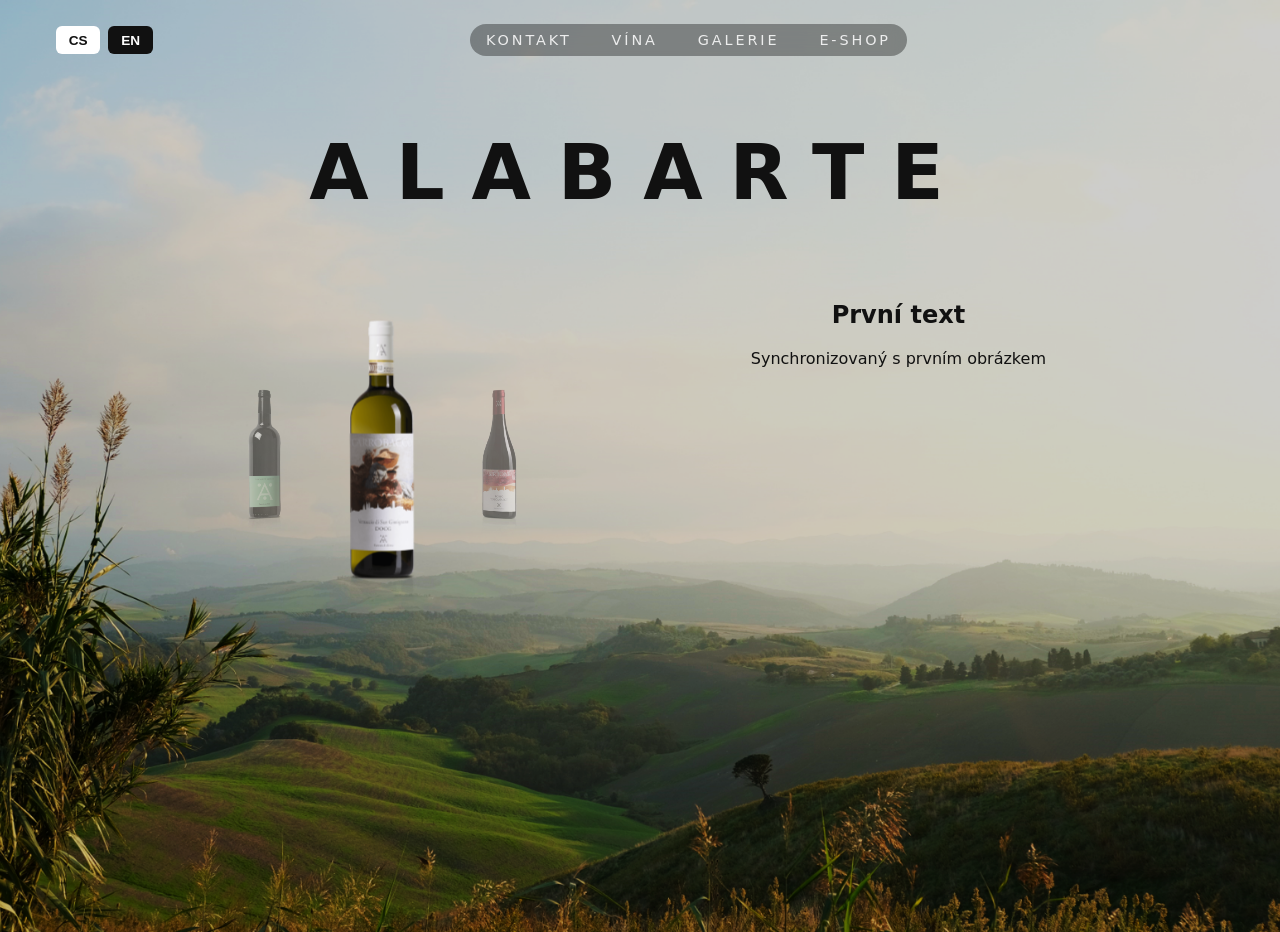
==== index.html @ c5931217 ":D" ====
<!DOCTYPE html>
<html lang="cs">
<head>
    <meta charset="UTF-8" />
    <meta name="viewport" content="width=device-width, initial-scale=1.0" />
    <title>ALABARTE</title>

    <link rel="stylesheet" href="style.css">
    <script src="index.js" defer></script>
</head>
<body>

<section class="hero">
    <div class="hero-overlay">

        <!-- ===== TOP BAR ===== -->
        <div class="hero-top">

            <!-- LANG SWITCHER -->
            <div class="lang-switcher">
                <button type="button" class="lang-btn" data-lang="cs">CS</button>
                <button type="button" class="lang-btn" data-lang="en">EN</button>
            </div>

            <!-- NAV -->
            <nav class="hero-nav" id="heroNav">
                <a href="#kontakt" data-key="kontakt">Kontakt</a>
                <a href="#vina" data-key="vina">Vína</a>
                <a href="#galerie" data-key="galerie">Galerie</a>
                <a href="#eshop" data-key="eshop">E-shop</a>
            </nav>

        </div>

        <!-- ===== TITLE ===== -->
        <h1 class="hero-title" data-key="hero_title">ALABARTE</h1>

        <!-- ===== SLIDES ===== -->
        <div class="hero-slides">

            <!-- IMAGES -->
            <div class="slideshow image-stage">
                <div class="image-slide active">
                    <img src="Images/Vína/víno1.png" alt="">
                </div>
                <div class="image-slide next">
                    <img src="Images/Vína/Víno2.png" alt="">
                </div>
                <div class="image-slide prev">
                    <img src="Images/Vína/Víno%203.png" alt="">
                </div>
            </div>

            <!-- TEXTS -->
            <div class="slideshow text-stage">
                <div class="text-slide active">
                    <h2 data-key="text1_h2">První text</h2>
                    <p data-key="text1_p">Synchronizovaný s prvním obrázkem</p>
                </div>

                <div class="text-slide">
                    <h2 data-key="text2_h2">Druhý text</h2>
                    <p data-key="text2_p">Synchronizovaný s druhým obrázkem</p>
                </div>

                <div class="text-slide">
                    <h2 data-key="text3_h2">Třetí text</h2>
                    <p data-key="text3_p">Synchronizovaný s třetím obrázkem</p>
                </div>
            </div>

        </div>
    </div>
</section>

</body>
</html>
---- style.css ----
/* ===== ZÁKLAD ===== */
body {
    margin: 0;
    font-family: system-ui, -apple-system, BlinkMacSystemFont, "Segoe UI", sans-serif;
    color: #fff;
}

/* ===== HERO ===== */
.hero {
    min-height: 100vh;
    background-image: url("Images/Obrázek1.png");
    background-size: cover;
    background-position: center;
    position: relative;
}

.hero-overlay {
    min-height: 100vh;
    background: rgba(0, 0, 0, 0.15);
    display: flex;
    flex-direction: column;
    align-items: center;
    padding: 1rem 1.5rem;
}

.hero-title {
    font-size: clamp(2.8rem, 6vw, 5rem);
    letter-spacing: 0.35em;
    margin-bottom: 2rem;
    color: #111111;
}

/* ===== SLIDES CONTAINER ===== */
.hero-slides {
    display: flex;
    gap: 3rem;
    max-width: 1250px;
    width: 80%;
}

/* ===== SLIDESHOW ===== */
.slideshow {
    position: relative;
    overflow: hidden;
    flex: 1;
    height: 420px;
    border-radius: 18px;
}

/* ===== IMAGE STAGE COVERFLOW ===== */
.image-stage {
    perspective: 1200px;
    display: flex;
    align-items: center;
    justify-content: center;
}

/* základní slide */
.image-slide {
    position: absolute;
    top: 50%;
    left: 50%;
    transform: translate(-50%, -50%) scale(0.55); /* zmenšené všechny obrázky */
    transition: transform 0.8s ease, opacity 0.8s ease;
    opacity: 0.25;
    z-index: 1;
}

.image-slide img {
    max-width: 100%;
    max-height: 100%;
    width: auto;
    height: auto;
    object-fit: contain;
    border-radius: 12px;
}

/* --- aktivní prostřední slide --- */
.image-slide.active {
    transform: translate(-50%, -50%) scale(0.8); /* stabilní, už se nezvětšuje mezi přechody */
    opacity: 1;
    z-index: 3;
}

/* --- obrázek vlevo --- */
.image-slide.prev {
    transform: translate(-100%, -50%) scale(0.4) rotateY(25deg); /* menší a posunutý */
    opacity: 0.5;
    z-index: 2;
}

/* --- obrázek vpravo --- */
.image-slide.next {
    transform: translate(0%, -50%) scale(0.4) rotateY(-25deg);
    opacity: 0.5;
    z-index: 2;
}


/* ===== TEXT SLIDES ===== */
.text-stage {
    display: flex;
    align-items: center;
    justify-content: center;
    color: #111111;
}

.text-slide {
    position: absolute;
    inset: 0;
    padding: 2rem;
    text-align: center;
    opacity: 0;
    transform: translateY(-40px);
    transition: transform 0.6s ease, opacity 0.6s ease;
}

.text-slide.active {
    opacity: 1;
    transform: translateY(0);
}
.image-slide.active img {
    animation: slowZoom 10s ease-in-out infinite;
}
.text-slide.out {
    opacity: 0;
    transform: translateY(40px);
}
/* ===== HERO NAV ===== */
/* ===== HERO TOP KONTEJNER ===== */
.hero-top {
    display: flex;
    align-items: center;
    justify-content: flex-start; /* levý lang-switcher vlevo */
    width: 100%;
    padding: 0.5rem 2rem;
    box-sizing: border-box;
    position: relative; /* aby lang dropdown mohl přesahovat */
}

/* ===== LANG SWITCHER vlevo ===== */
.lang-switcher {
    display: flex;
    gap: 0.5rem;
}

.lang-btn {
    background: #111;
    color: #fff;
    border: none;
    padding: 0.4rem 0.8rem;
    cursor: pointer;
    border-radius: 6px;
    font-weight: bold;
    font-size: 0.85rem;
    transition: background 0.2s;
}
.lang-btn.active {
    background: #fff;
    color: #111;
}

/* ===== HERO NAV uprostřed ===== */
.hero-nav {
    position: sticky;
    top: 0;
    z-index: 1000;
    display: flex;
    gap: 2.5rem;
    padding: 0.5rem 1rem;

    background: rgba(0, 0, 0, 0.35);
    backdrop-filter: blur(10px);
    border-radius: 999px;

    transition: background 0.3s ease, box-shadow 0.3s ease;

    margin: 0 auto; /* nav uprostřed */
}

.hero-nav a {
    color: #fff;
    text-decoration: none;
    font-size: 0.9rem;
    letter-spacing: 0.2em;
    text-transform: uppercase;
    opacity: 0.85;
    transition: opacity 0.2s ease;
}

.hero-nav a:hover {
    opacity: 1;
}

.hero-nav.scrolled {
    background: rgba(0, 0, 0, 0.75);
    box-shadow: 0 8px 25px rgba(0,0,0,0.4);
    border-radius: 999px;
}

/* ===== RESPONSIVE ===== */
@media (max-width: 768px) {
    .hero-top {
        flex-direction: column;
        align-items: flex-start;
        gap: 0.5rem;
    }

    .hero-nav {
        gap: 1.5rem;
        padding: 0.5rem 1rem;
    }

    .lang-btn {
        font-size: 0.8rem;
        padding: 0.25rem 0.5rem;
    }

    /* HERO SLIDES POD SEBOU */
    .hero-slides {
        display: flex;
        flex-direction: column;
        gap: 1.5rem;
        width: 100%;
        align-items: stretch;

        /* ⬇️ TADY JE KLÍČOVÉ */
        height: auto;           /* nech výšku podle obsahu */
        min-height: 460px;      /* pevná minimální výška pro obrázky + text */
    }

    .slideshow {
        width: 100%;
        height: 260px;           /* obrázky */
        position: relative;
    }

    .image-stage {
        position: relative;
        height: 100%;            /* dědí výšku od .slideshow */
        width: 100%;
    }

    .text-stage {
        position: relative;
        height: 180px;           /* pevná výška pro text */
        width: 100%;
        overflow: hidden;
    }

    /* IMAGE SLIDES */
    .image-slide {
        position: absolute;
        top: 50%;
        left: 50%;
        transform: translate(-50%, -50%) scale(0.45);
    }

    .image-slide.active {
        transform: translate(-50%, -50%) scale(0.6);
    }

    .image-slide.prev {
        transform: translate(-90%, -50%) scale(0.35) rotateY(15deg);
    }

    .image-slide.next {
        transform: translate(-10%, -50%) scale(0.35) rotateY(-15deg);
    }

    /* TEXT SLIDES */
    .text-slide {
        position: absolute;
        inset: 0;
        padding: 1.2rem;
        text-align: center;
    }

    .text-slide h2 {
        font-size: 1.2rem;
    }

    .text-slide p {
        font-size: 0.9rem;
        line-height: 1.4;
    }
}
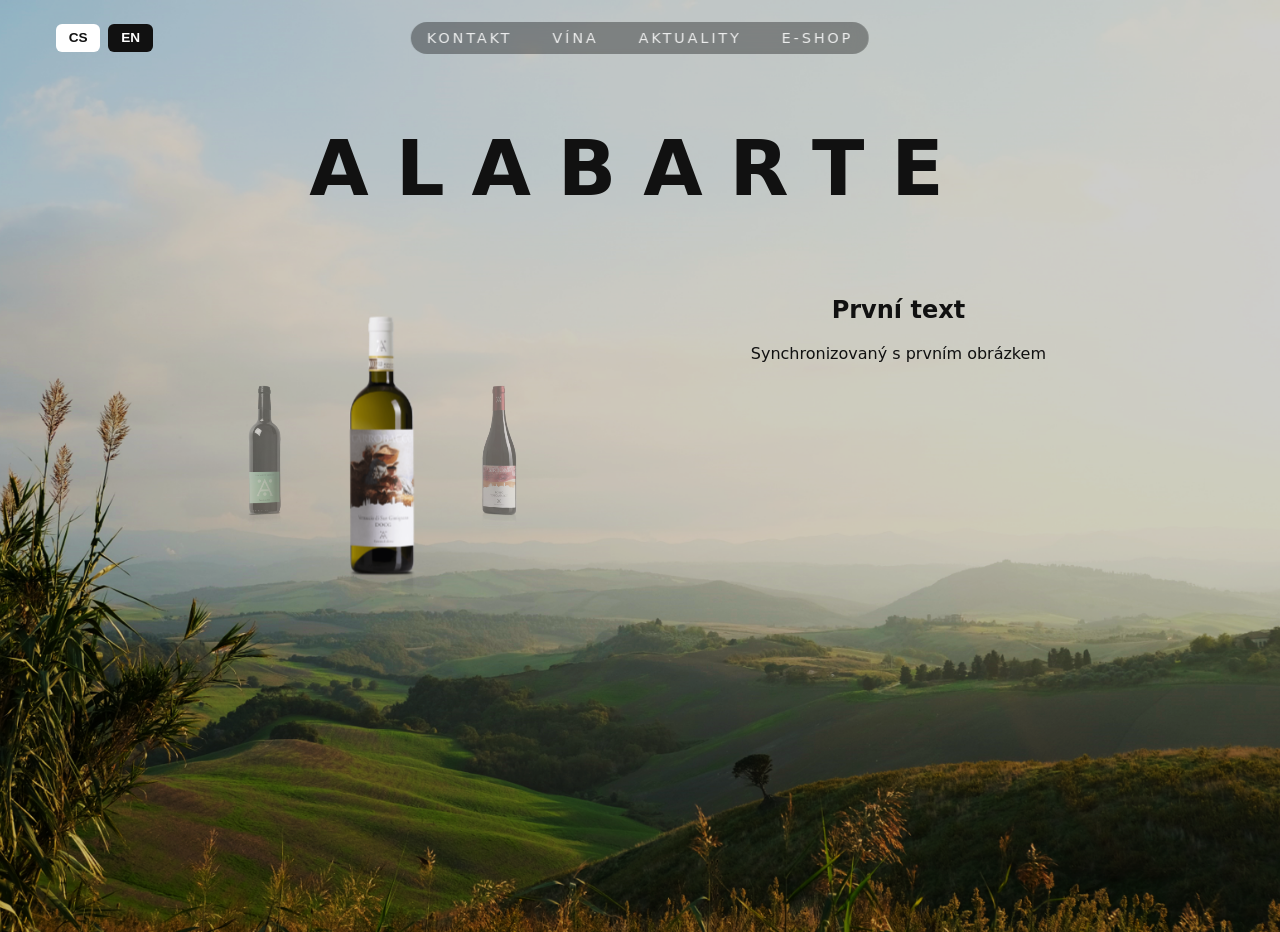
==== commit 7545f031: "plosim funguj (aktuality)" ====
--- a/index.html
+++ b/index.html
@@ -25,8 +25,8 @@
             <!-- NAV -->
             <nav class="hero-nav" id="heroNav">
                 <a href="#kontakt" data-key="kontakt">Kontakt</a>
-                <a href="#vina" data-key="vina">Vína</a>
-                <a href="#galerie" data-key="galerie">Galerie</a>
+                <a href="vina.html" data-key="vina">Vína</a>
+                <a href="aktuality.html" data-key="aktuality">Aktuality</a>
                 <a href="#eshop" data-key="eshop">E-shop</a>
             </nav>
 
--- a/style.css
+++ b/style.css
@@ -131,11 +131,11 @@
 .hero-top {
     display: flex;
     align-items: center;
-    justify-content: flex-start; /* levý lang-switcher vlevo */
+    justify-content: flex-start;
     width: 100%;
     padding: 0.5rem 2rem;
     box-sizing: border-box;
-    position: relative; /* aby lang dropdown mohl přesahovat */
+    position: relative;
 }
 
 /* ===== LANG SWITCHER vlevo ===== */
@@ -162,9 +162,12 @@
 
 /* ===== HERO NAV uprostřed ===== */
 .hero-nav {
-    position: sticky;
-    top: 0;
-    z-index: 1000;
+    position: absolute;
+    left: 50%;
+    transform: translateX(-50%);
+    top: 50%;
+    transform: translate(-50%, -50%);
+
     display: flex;
     gap: 2.5rem;
     padding: 0.5rem 1rem;
@@ -174,9 +177,9 @@
     border-radius: 999px;
 
     transition: background 0.3s ease, box-shadow 0.3s ease;
-
-    margin: 0 auto; /* nav uprostřed */
-}
+    z-index: 1000;
+}
+
 
 .hero-nav a {
     color: #fff;
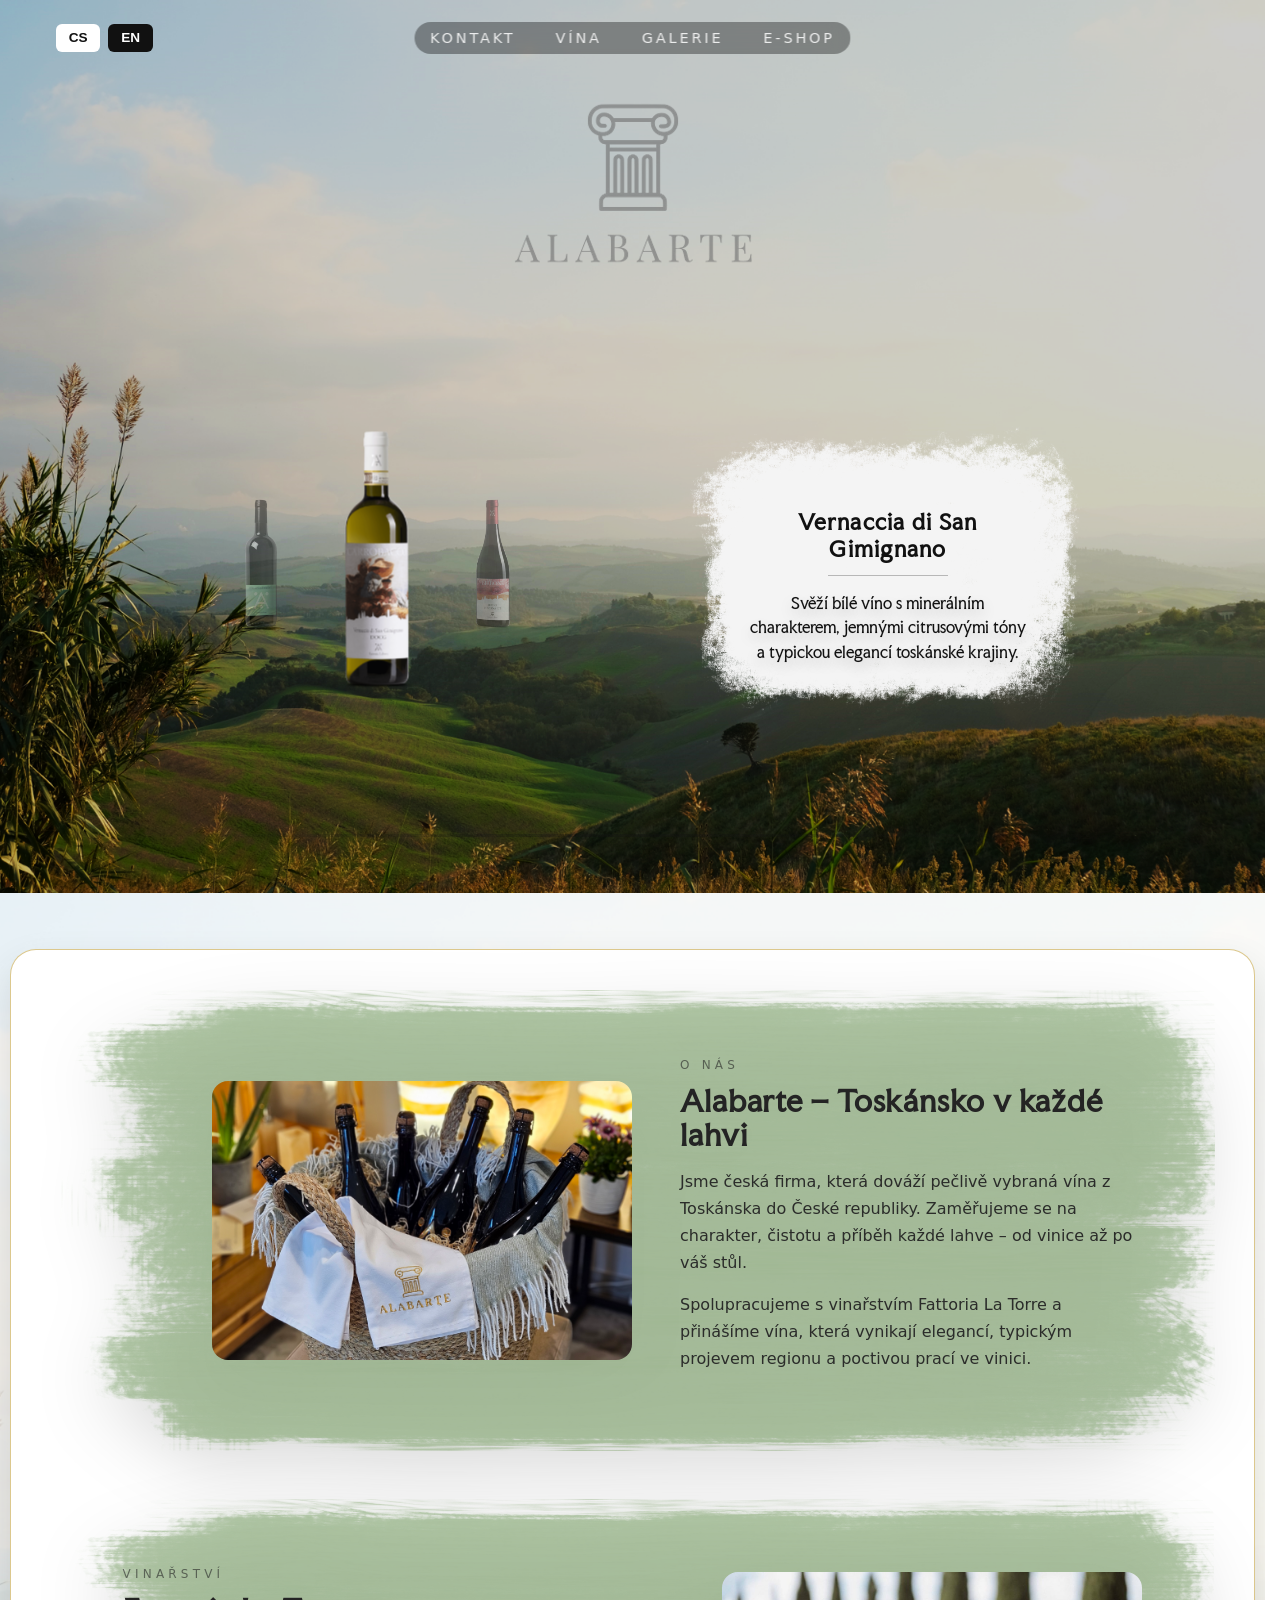
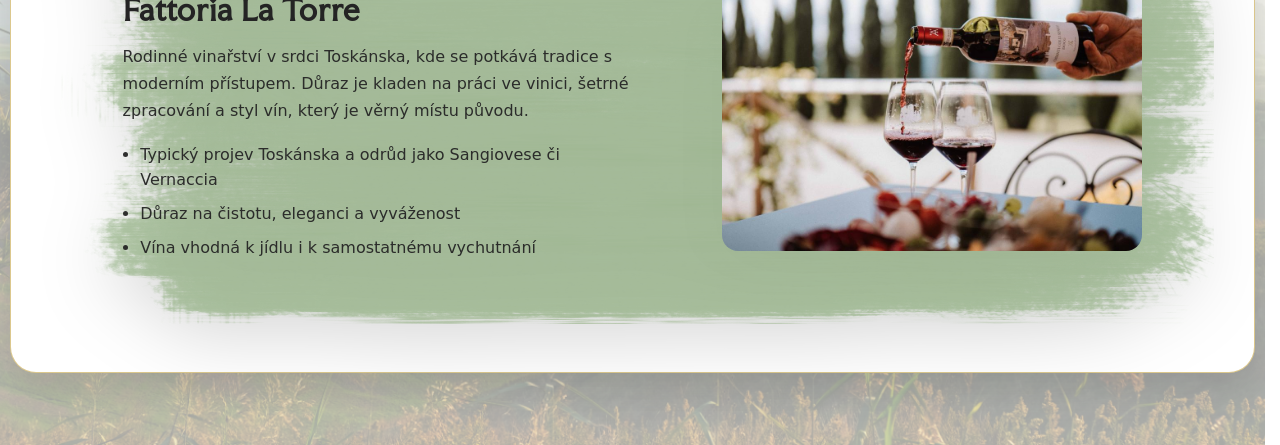
==== commit 94fa8ac2: "fix" ====
--- a/index.html
+++ b/index.html
@@ -5,73 +5,159 @@
     <meta name="viewport" content="width=device-width, initial-scale=1.0" />
     <title>ALABARTE</title>
 
+    <link rel="preconnect" href="https://fonts.googleapis.com">
+    <link rel="preconnect" href="https://fonts.gstatic.com" crossorigin>
+    <link href="https://fonts.googleapis.com/css2?family=Faculty+Glyphic&display=swap" rel="stylesheet">
+
     <link rel="stylesheet" href="style.css">
     <script src="index.js" defer></script>
 </head>
 <body>
 
 <section class="hero">
-    <div class="hero-overlay">
+    <!-- ✅ jen tato část má pozadí -->
+    <div class="hero-bg">
 
-        <!-- ===== TOP BAR ===== -->
-        <div class="hero-top">
+        <div class="hero-overlay">
 
-            <!-- LANG SWITCHER -->
-            <div class="lang-switcher">
-                <button type="button" class="lang-btn" data-lang="cs">CS</button>
-                <button type="button" class="lang-btn" data-lang="en">EN</button>
+            <!-- ===== TOP BAR ===== -->
+            <div class="hero-top">
+
+                <!-- LANG SWITCHER -->
+                <div class="lang-switcher">
+                    <button type="button" class="lang-btn" data-lang="cs">CS</button>
+                    <button type="button" class="lang-btn" data-lang="en">EN</button>
+                </div>
+
+                <!-- NAV -->
+                <nav class="hero-nav" id="heroNav">
+                    <a href="#kontakt" data-key="kontakt">Kontakt</a>
+                    <a href="vina.html" data-key="vina">Vína</a>
+                    <a href="#galerie" data-key="galerie">Galerie</a>
+                    <a href="#eshop" data-key="eshop">E-shop</a>
+                </nav>
+
             </div>
 
-            <!-- NAV -->
-            <nav class="hero-nav" id="heroNav">
-                <a href="#kontakt" data-key="kontakt">Kontakt</a>
-                <a href="vina.html" data-key="vina">Vína</a>
-                <a href="aktuality.html" data-key="aktuality">Aktuality</a>
-                <a href="#eshop" data-key="eshop">E-shop</a>
-            </nav>
+            <!-- ===== HERO HEADER ===== -->
+            <header class="hero-header">
+                <div class="hero-logo">
+                    <a href="index.html">
+                        <img src="Images/Alabarte-logo.webp" alt="Alabarte">
+                    </a>
+                </div>
+            </header>
 
-        </div>
+            <!-- ===== SLIDES ===== -->
+            <div class="hero-slides">
+                <!-- IMAGES (klik -> https://www.alabarte.cz/vino/) -->
+                <a href="https://www.alabarte.cz/vino/" class="slideshow image-stage hero-wine-link" aria-label="Zobrazit vína">
+                    <div class="image-slide active">
+                        <img src="Images/Vína/víno1.png" alt="">
+                    </div>
 
-        <!-- ===== TITLE ===== -->
-        <h1 class="hero-title" data-key="hero_title">ALABARTE</h1>
+                    <div class="image-slide next">
+                        <img src="Images/Vína/Víno2.png" alt="">
+                    </div>
 
-        <!-- ===== SLIDES ===== -->
-        <div class="hero-slides">
+                    <div class="image-slide prev">
+                        <img src="Images/Vína/Víno%203.png" alt="">
+                    </div>
+                </a>
 
-            <!-- IMAGES -->
-            <div class="slideshow image-stage">
-                <div class="image-slide active">
-                    <img src="Images/Vína/víno1.png" alt="">
-                </div>
-                <div class="image-slide next">
-                    <img src="Images/Vína/Víno2.png" alt="">
-                </div>
-                <div class="image-slide prev">
-                    <img src="Images/Vína/Víno%203.png" alt="">
+                <!-- TEXTS -->
+                <div class="slideshow text-stage">
+
+                    <!-- STATICKÉ POZADÍ (NEANIMUJE SE) -->
+                    <div class="text-paper" aria-hidden="true"></div>
+
+                    <div class="text-slide active">
+                        <div class="text-bg">
+                            <h2 data-key="text1_h2">Vernaccia di San Gimignano</h2>
+                            <p data-key="text1_p">
+                                Svěží bílé víno s minerálním charakterem, jemnými citrusovými tóny
+                                a typickou elegancí toskánské krajiny.
+                            </p>
+                        </div>
+                    </div>
+
+                    <div class="text-slide">
+                        <div class="text-bg">
+                            <h2 data-key="text2_h2">Druhý text</h2>
+                            <p data-key="text2_p">Synchronizovaný s druhým obrázkem</p>
+                        </div>
+                    </div>
+
+                    <div class="text-slide">
+                        <div class="text-bg">
+                            <h2 data-key="text3_h2">Třetí text</h2>
+                            <p data-key="text3_p">Synchronizovaný s třetím obrázkem</p>
+                        </div>
+                    </div>
+
                 </div>
             </div>
 
-            <!-- TEXTS -->
-            <div class="slideshow text-stage">
-                <div class="text-slide active">
-                    <h2 data-key="text1_h2">První text</h2>
-                    <p data-key="text1_p">Synchronizovaný s prvním obrázkem</p>
-                </div>
-
-                <div class="text-slide">
-                    <h2 data-key="text2_h2">Druhý text</h2>
-                    <p data-key="text2_p">Synchronizovaný s druhým obrázkem</p>
-                </div>
-
-                <div class="text-slide">
-                    <h2 data-key="text3_h2">Třetí text</h2>
-                    <p data-key="text3_p">Synchronizovaný s třetím obrázkem</p>
-                </div>
-            </div>
+            <!-- ✅ konec pozadí je přesně tady -->
+            <div class="hero-divider"></div>
 
         </div>
     </div>
 </section>
 
+<!-- ✅ odtud už BEZ hero pozadí -->
+<div class="page-content">
+
+    <!-- ✅ NOVĚ: jeden velký box pro obě sekce -->
+    <div class="info-wrapper">
+
+        <!-- O ALABARTE -->
+        <section class="info-section" id="o-nas">
+            <div class="info-inner js-reveal">
+                <div class="info-media">
+                    <img src="Images/o-nas.png" alt="Alabarte – dovoz toskánských vín">
+                </div>
+
+                <div class="info-text">
+                    <div class="brush-card">
+                        <span class="info-eyebrow" data-key="about_eyebrow">O nás</span>
+                        <h2 class="info-title" data-key="about_title">Alabarte – Toskánsko v každé lahvi</h2>
+                        <p class="info-par" data-key="about_p1">
+                            Jsme česká firma, která dováží pečlivě vybraná vína z Toskánska do České republiky.
+                        </p>
+                        <p class="info-par" data-key="about_p2">
+                            Spolupracujeme s vinařstvím Fattoria La Torre a přinášíme vína s typickým projevem regionu.
+                        </p>
+                    </div>
+                </div>
+            </div>
+        </section>
+
+        <!-- FATTORIA LA TORRE -->
+        <section class="info-section info-section--reverse" id="fattoria">
+            <div class="info-inner">
+                <div class="info-media">
+                    <img src="Images/fattoria.jpg" alt="Fattoria La Torre – vinařství v Toskánsku">
+                </div>
+
+                <div class="info-text">
+                    <span class="info-eyebrow" data-key="winery_eyebrow">Vinařství</span>
+                    <h2 class="info-title" data-key="winery_title">Fattoria La Torre</h2>
+                    <p class="info-par" data-key="winery_p1">
+                        Rodinné vinařství v srdci Toskánska, kde se potkává tradice s moderním přístupem...
+                    </p>
+
+                    <ul class="info-list">
+                        <li data-key="winery_li1">Typický projev Toskánska a odrůd jako Sangiovese či Vernaccia</li>
+                        <li data-key="winery_li2">Důraz na čistotu, eleganci a vyváženost</li>
+                        <li data-key="winery_li3">Vína vhodná k jídlu i k samostatnému vychutnání</li>
+                    </ul>
+                </div>
+            </div>
+        </section>
+
+    </div>
+</div>
+
 </body>
-</html>
+</html>
--- a/style.css
+++ b/style.css
@@ -1,33 +1,127 @@
 /* ===== ZÁKLAD ===== */
+html {
+    scrollbar-gutter: stable;
+}
+
 body {
     margin: 0;
     font-family: system-ui, -apple-system, BlinkMacSystemFont, "Segoe UI", sans-serif;
     color: #fff;
 }
 
-/* ===== HERO ===== */
+/* ===== HERO – TEXT (slidy vpravo) ===== */
+.text-bg h2 {
+    font-family: "Faculty Glyphic", serif;
+    font-weight: 600;
+    font-size: 1.3rem;
+    letter-spacing: 0.06em;
+    margin-bottom: 0.6rem;
+}
+
+/* čárka pod nadpisem */
+.text-bg h2::after {
+    content: "";
+    display: block;
+    width: 120px;
+    height: 1px;
+    margin: 0.8rem auto 0;
+    background: rgba(0,0,0,0.25);
+}
+
+.text-bg p {
+    font-family: "Faculty Glyphic", serif;
+    font-weight: 400;
+    font-size: 0.95rem;
+    line-height: 1.6;
+
+    -webkit-text-stroke: 0.35px rgba(0,0,0,0.18);
+    text-shadow: 0 6px 14px rgba(0,0,0,0.22);
+}
+
+.text-bg {
+    padding: 3rem 3.5rem;
+    max-width: 420px;
+    margin: 3.3rem auto 0;
+    text-align: center;
+    color: #111;
+}
+
+/* ===== HERO (pozadí končí u čáry) ===== */
 .hero {
-    min-height: 100vh;
+    position: relative;
+}
+
+/* ✅ pouze tato část má pozadí */
+.hero-bg {
+    position: relative;
+    overflow: hidden;
+
     background-image: url("Images/Obrázek1.png");
     background-size: cover;
     background-position: center;
-    position: relative;
-}
-
+
+    --blend: 0;
+}
+
+/* spodní pozadí jako overlay, který se jen PROLÍNÁ (neposouvá) */
+.hero-bg::after {
+    content: "";
+    position: absolute;
+    inset: 0;
+
+    /* sem dej “spodní” obrázek pozadí */
+    background-image: url("Images/Obrázek1.png"); /* <- změň na svůj spodní bg */
+    background-size: cover;
+    background-position: center;
+
+    opacity: var(--blend);
+    transition: opacity 0.05s linear;
+
+    pointer-events: none;
+    z-index: 0;
+}
+
+/* overlay obsah musí být nad pseudo-elementem */
 .hero-overlay {
-    min-height: 100vh;
+    position: relative;
+    z-index: 1;
+}
+
+/* ✅ bez min-height: 100vh, výška se řídí obsahem */
+.hero-overlay {
+    position: relative;
+    z-index: 1;
+
     background: rgba(0, 0, 0, 0.15);
     display: flex;
     flex-direction: column;
     align-items: center;
-    padding: 1rem 1.5rem;
-}
-
-.hero-title {
-    font-size: clamp(2.8rem, 6vw, 5rem);
-    letter-spacing: 0.35em;
-    margin-bottom: 2rem;
-    color: #111111;
+    padding: 1rem 1.5rem 3.5rem;
+    box-sizing: border-box;
+}
+
+/* ===== HERO HEADER ===== */
+.hero-header {
+    margin: 2.5rem 0 3rem;
+    text-align: center;
+    color: #111;
+}
+
+/* LOGO */
+.hero-logo {
+    margin-bottom: 2.2rem;
+}
+
+.hero-logo img {
+    height: auto;
+    opacity: 0.6;
+    filter: grayscale(100%) brightness(0.55);
+    transition: opacity 0.25s ease, transform 0.25s ease;
+}
+
+.hero-logo a:hover img {
+    opacity: 0.85;
+    transform: translateY(-1px);
 }
 
 /* ===== SLIDES CONTAINER ===== */
@@ -36,6 +130,7 @@
     gap: 3rem;
     max-width: 1250px;
     width: 80%;
+    box-sizing: border-box;
 }
 
 /* ===== SLIDESHOW ===== */
@@ -60,7 +155,7 @@
     position: absolute;
     top: 50%;
     left: 50%;
-    transform: translate(-50%, -50%) scale(0.55); /* zmenšené všechny obrázky */
+    transform: translate(-50%, -50%) scale(0.55);
     transition: transform 0.8s ease, opacity 0.8s ease;
     opacity: 0.25;
     z-index: 1;
@@ -75,59 +170,90 @@
     border-radius: 12px;
 }
 
-/* --- aktivní prostřední slide --- */
+/* aktivní */
 .image-slide.active {
-    transform: translate(-50%, -50%) scale(0.8); /* stabilní, už se nezvětšuje mezi přechody */
+    transform: translate(-50%, -50%) scale(0.8);
     opacity: 1;
     z-index: 3;
 }
 
-/* --- obrázek vlevo --- */
+/* vlevo */
 .image-slide.prev {
-    transform: translate(-100%, -50%) scale(0.4) rotateY(25deg); /* menší a posunutý */
+    transform: translate(-100%, -50%) scale(0.4) rotateY(25deg);
     opacity: 0.5;
     z-index: 2;
 }
 
-/* --- obrázek vpravo --- */
+/* vpravo */
 .image-slide.next {
     transform: translate(0%, -50%) scale(0.4) rotateY(-25deg);
     opacity: 0.5;
     z-index: 2;
 }
 
+.image-slide.active img {
+    animation: slowZoom 10s ease-in-out infinite;
+}
 
 /* ===== TEXT SLIDES ===== */
 .text-stage {
+    position: relative;
     display: flex;
     align-items: center;
     justify-content: center;
     color: #111111;
 }
 
+/* ===== STATICKÉ POZADÍ (NEANIMUJE SE) ===== */
+.text-paper {
+    position: absolute;
+    inset: 0;
+    z-index: 0;
+    pointer-events: none;
+
+    display: flex;
+    align-items: center;
+    justify-content: flex-end;
+    padding: 2rem;
+
+    background: transparent;
+}
+
+.text-paper::before {
+    content: "";
+    width: min(560px, 100%);
+    height: min(320px, 100%);
+    background-image: url("Images/background-text.png");
+    background-repeat: no-repeat;
+    background-position: center;
+    background-size: 100% 100%;
+}
+
+/* samotný textový slide */
 .text-slide {
     position: absolute;
     inset: 0;
     padding: 2rem;
     text-align: center;
+
     opacity: 0;
     transform: translateY(-40px);
     transition: transform 0.6s ease, opacity 0.6s ease;
+
+    z-index: 1;
 }
 
 .text-slide.active {
     opacity: 1;
     transform: translateY(0);
 }
-.image-slide.active img {
-    animation: slowZoom 10s ease-in-out infinite;
-}
+
 .text-slide.out {
     opacity: 0;
-    transform: translateY(40px);
-}
+    transform: translateY(-40px);
+}
+
 /* ===== HERO NAV ===== */
-/* ===== HERO TOP KONTEJNER ===== */
 .hero-top {
     display: flex;
     align-items: center;
@@ -138,7 +264,7 @@
     position: relative;
 }
 
-/* ===== LANG SWITCHER vlevo ===== */
+/* LANG SWITCHER vlevo */
 .lang-switcher {
     display: flex;
     gap: 0.5rem;
@@ -155,16 +281,16 @@
     font-size: 0.85rem;
     transition: background 0.2s;
 }
+
 .lang-btn.active {
     background: #fff;
     color: #111;
 }
 
-/* ===== HERO NAV uprostřed ===== */
+/* NAV uprostřed */
 .hero-nav {
     position: absolute;
     left: 50%;
-    transform: translateX(-50%);
     top: 50%;
     transform: translate(-50%, -50%);
 
@@ -179,7 +305,6 @@
     transition: background 0.3s ease, box-shadow 0.3s ease;
     z-index: 1000;
 }
-
 
 .hero-nav a {
     color: #fff;
@@ -198,10 +323,217 @@
 .hero-nav.scrolled {
     background: rgba(0, 0, 0, 0.75);
     box-shadow: 0 8px 25px rgba(0,0,0,0.4);
-    border-radius: 999px;
+}
+
+/* ===== HERO DIVIDER ===== */
+.hero-divider {
+    width: 85%;
+    height: 3px;
+    margin: 3.5rem auto 0;
+    background: linear-gradient(
+            to right,
+            transparent,
+            rgba(17, 17, 17, 0.35),
+            transparent
+    );
+}
+
+/* ===== CONTENT BELOW HERO ===== */
+.page-content {
+    width: 100%;
+    padding: 3.5rem 0 4.5rem;
+    box-sizing: border-box;
+
+    /* ✅ background za bílým boxem */
+    background-image: url("Images/Obrázek1.png");
+    background-size: cover;
+    background-position: center;
+    background-repeat: no-repeat;
+
+    position: relative;
+    overflow: hidden;
+}
+
+/* ✅ jemný „závoj“, aby background nebyl moc rušivý */
+.page-content::before {
+    content: "";
+    position: absolute;
+    inset: 0;
+    background: rgba(255, 255, 255, 0.65);
+    pointer-events: none;
+    z-index: 0;
+}
+
+/* aby byl box NAD backgroundem */
+.page-content > * {
+    position: relative;
+    z-index: 1;
+}
+
+/* ✅ jeden velký bílý box + zlatý okraj */
+.info-wrapper {
+    width: min(1300px, 92%);
+    margin: 0 auto;
+
+    background: #ffffff;
+    border-radius: 26px;
+    border: 1px solid rgba(191, 155, 48, 0.55);
+
+    box-shadow:
+            0 18px 40px rgba(0, 0, 0, 0.12),
+            inset 0 0 0 1px rgba(255, 255, 255, 0.6);
+
+    padding: 2.5rem 2.5rem 3rem;
+}
+
+/* ===== INFO SECTIONS ===== */
+.info-section {
+    width: 100%;
+    margin: 0 0 3rem;
+}
+
+.info-wrapper .info-section:last-child {
+    margin-bottom: 0;
+}
+
+.info-inner {
+    position: relative;
+    display: grid;
+    grid-template-columns: 1.1fr 1fr;
+    gap: 3rem;
+    padding: 4rem 4.5rem;
+    align-items: stretch;
+
+    overflow: hidden;
+    border-radius: 18px;
+    filter: drop-shadow(0 20px 36px rgba(0,0,0,0.22));
+}
+
+/* PRŮHLEDNÉ POZADÍ (jen asset) */
+.info-inner::before {
+    content: "";
+    position: absolute;
+    inset: 0;
+
+    background: url("Images/bgtest4.png") no-repeat center;
+    background-size: 100% 100%;
+
+    opacity: 0.72;
+    z-index: 0;
+}
+
+/* aby obsah byl NAD pozadím */
+.info-inner > * {
+    position: relative;
+    z-index: 1;
+}
+
+/* reverse sekce */
+.info-section--reverse .info-media {
+    order: 2;
+}
+
+.brush-card {
+    display: contents;
+}
+
+/* obrázek v kartě */
+.info-media {
+    border-radius: 16px;
+    overflow: hidden;
+    background: transparent;
+    display: flex;
+    align-items: center;
+    justify-content: flex-end;
+}
+
+.info-media img {
+    width: 100%;
+    max-width: 420px;
+    height: auto;
+    max-height: 420px;
+    object-fit: cover;
+    display: block;
+    border-radius: 16px;
+}
+
+/* text v kartě */
+.info-text {
+    color: #242424;
+}
+
+.info-eyebrow {
+    display: inline-block;
+    font-size: 0.75rem;
+    letter-spacing: 0.35em;
+    text-transform: uppercase;
+    opacity: 0.6;
+    margin-bottom: 0.75rem;
+}
+
+.info-title {
+    margin: 0 0 1rem;
+    font-family: "Faculty Glyphic", serif;
+    letter-spacing: 0.03em;
+    font-weight: 600;
+    font-size: clamp(1.6rem, 2.3vw, 2.1rem);
+    line-height: 1.15;
+}
+
+.info-par {
+    margin: 0 0 0.9rem;
+    font-size: 1rem;
+    line-height: 1.7;
+    opacity: 0.95;
+}
+
+.info-list {
+    margin: 1.1rem 0 0;
+    padding-left: 1.1rem;
+    display: grid;
+    gap: 0.5rem;
+    line-height: 1.6;
+    opacity: 0.95;
+}
+
+/* ===== REVEAL ANIMACE – O nás (vyjede nahoru při načtení) ===== */
+.js-reveal {
+    opacity: 0;
+    transform: translateY(60px);
+    transition: opacity 0.8s ease, transform 0.8s ease;
+    will-change: opacity, transform;
+}
+
+.js-reveal.is-visible {
+    opacity: 1;
+    transform: translateY(0);
 }
 
 /* ===== RESPONSIVE ===== */
+@media (max-width: 920px) {
+    .info-wrapper {
+        padding: 1.6rem 1.2rem 2rem;
+        border-radius: 22px;
+    }
+
+    .info-inner {
+        grid-template-columns: 1fr;
+        padding: 2.2rem 1.8rem;
+    }
+
+    .info-inner::before {
+        background-size: 100% 100%;
+    }
+
+    .info-section--reverse .info-media {
+        order: 0;
+    }
+
+    .info-media img {
+        max-height: 320px;
+    }
+}
+
 @media (max-width: 768px) {
     .hero-top {
         flex-direction: column;
@@ -226,29 +558,37 @@
         gap: 1.5rem;
         width: 100%;
         align-items: stretch;
-
-        /* ⬇️ TADY JE KLÍČOVÉ */
-        height: auto;           /* nech výšku podle obsahu */
-        min-height: 460px;      /* pevná minimální výška pro obrázky + text */
+        height: auto;
+        min-height: 460px;
     }
 
     .slideshow {
         width: 100%;
-        height: 260px;           /* obrázky */
+        height: 260px;
         position: relative;
     }
 
     .image-stage {
         position: relative;
-        height: 100%;            /* dědí výšku od .slideshow */
+        height: 100%;
         width: 100%;
     }
 
     .text-stage {
         position: relative;
-        height: 180px;           /* pevná výška pro text */
+        height: 180px;
         width: 100%;
         overflow: hidden;
+    }
+
+    .text-paper {
+        padding: 1.2rem;
+        justify-content: center;
+    }
+
+    .text-paper::before {
+        width: min(520px, 100%);
+        height: min(180px, 100%);
     }
 
     /* IMAGE SLIDES */
@@ -279,6 +619,12 @@
         text-align: center;
     }
 
+    .text-bg {
+        padding: 1.6rem 1.4rem;
+        margin: 0 auto;
+        max-width: 520px;
+    }
+
     .text-slide h2 {
         font-size: 1.2rem;
     }
@@ -289,6 +635,8 @@
     }
 }
 
-
-
-
+/* ===== ANIMACE ===== */
+@keyframes slowZoom {
+    from { transform: scale(1); }
+    to   { transform: scale(1.08); }
+}
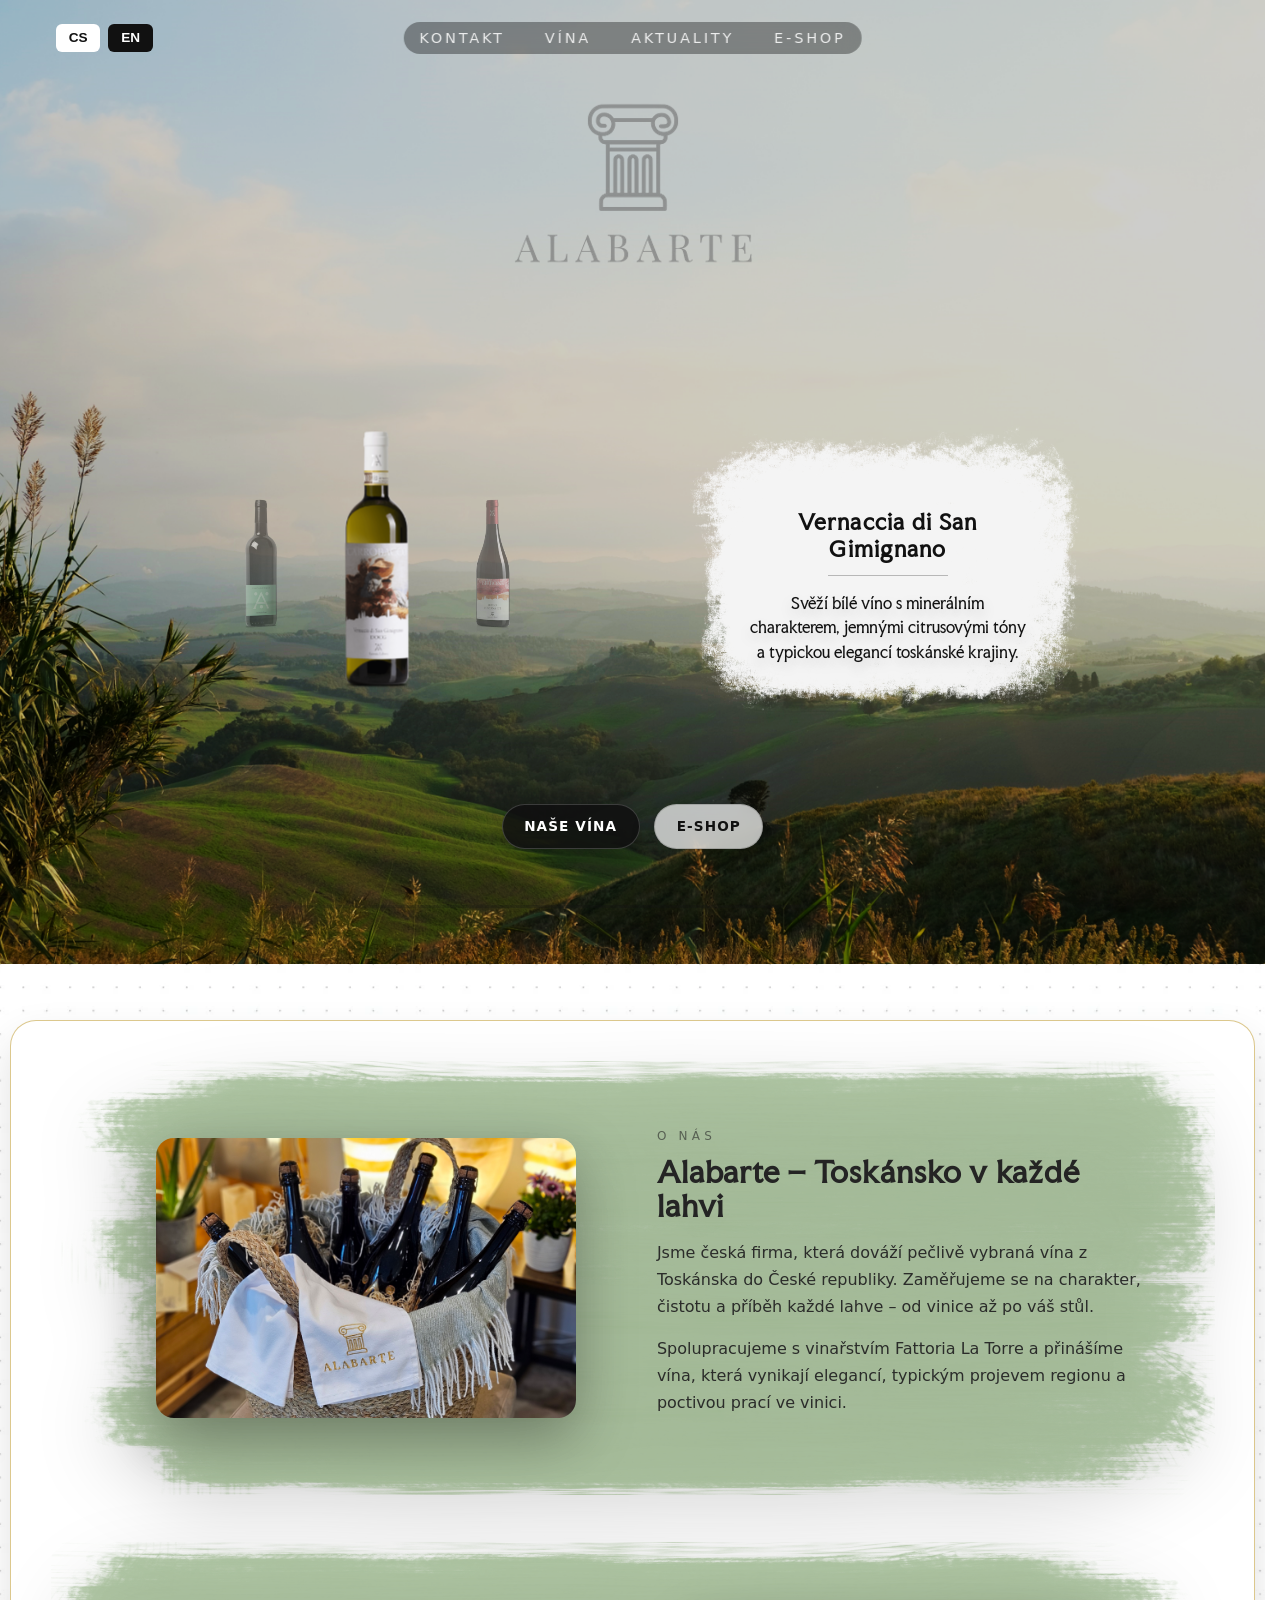
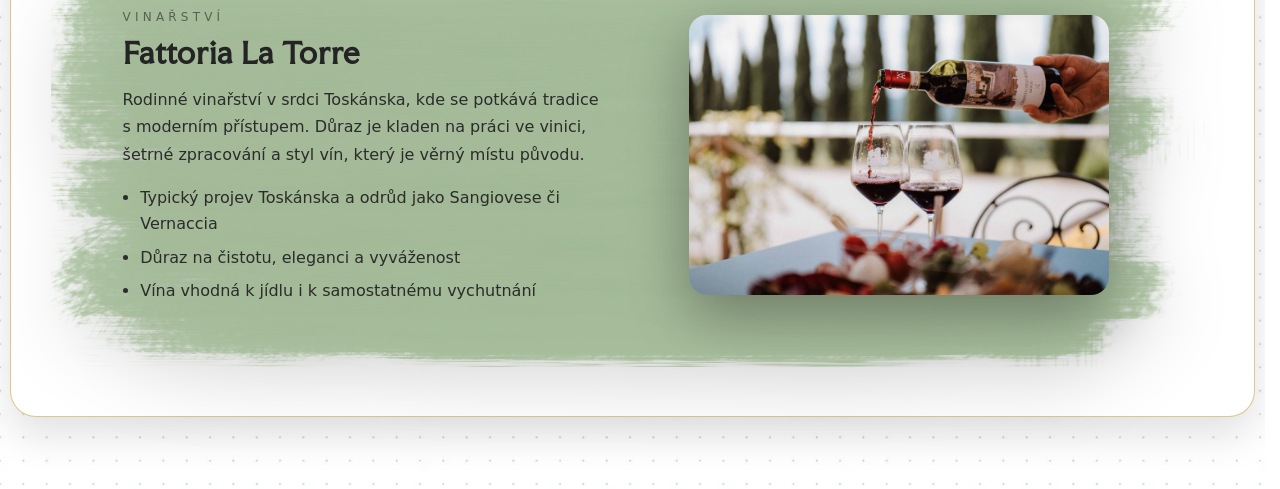
==== commit c94e2a2e: "fix" ====
--- a/index.html
+++ b/index.html
@@ -33,8 +33,8 @@
                 <nav class="hero-nav" id="heroNav">
                     <a href="#kontakt" data-key="kontakt">Kontakt</a>
                     <a href="vina.html" data-key="vina">Vína</a>
-                    <a href="#galerie" data-key="galerie">Galerie</a>
-                    <a href="#eshop" data-key="eshop">E-shop</a>
+                    <a href="aktuality.html" data-key="aktuality">Galerie</a>
+                    <a href="https://www.alabarte.cz/vino/" data-key="eshop">E-shop</a>
                 </nav>
 
             </div>
@@ -97,7 +97,13 @@
 
                 </div>
             </div>
-
+            <!-- ===== CTA BUTTONS (pod slideshow) ===== -->
+            <div class="hero-cta">
+                <a class="cta-btn cta-btn--primary" href="vina.html">Naše vína</a>
+                <a class="cta-btn cta-btn--ghost" href="https://www.alabarte.cz/vino/" target="_blank" rel="noopener">
+                    E-shop
+                </a>
+            </div>
             <!-- ✅ konec pozadí je přesně tady -->
             <div class="hero-divider"></div>
 
--- a/style.css
+++ b/style.css
@@ -344,22 +344,23 @@
     padding: 3.5rem 0 4.5rem;
     box-sizing: border-box;
 
-    /* ✅ background za bílým boxem */
-    background-image: url("Images/Obrázek1.png");
-    background-size: cover;
-    background-position: center;
-    background-repeat: no-repeat;
+    /* ✅ dot-grid pozadí */
+    background-color: #fff;
+    background-image: url("Images/dot-grid.webp");
+    background-repeat: repeat;
+    background-size: 420px 420px; /* můžeš zvětšit/zmenšit hustotu */
+    background-position: top left;
 
     position: relative;
     overflow: hidden;
 }
 
-/* ✅ jemný „závoj“, aby background nebyl moc rušivý */
+/* ✅ závoj jen velmi jemný (nebo klidně 0) */
 .page-content::before {
     content: "";
     position: absolute;
     inset: 0;
-    background: rgba(255, 255, 255, 0.65);
+    background: rgba(255, 255, 255, 0.15); /* dej 0.00–0.20 podle chuti */
     pointer-events: none;
     z-index: 0;
 }
@@ -368,6 +369,59 @@
 .page-content > * {
     position: relative;
     z-index: 1;
+}
+
+/* ===== HERO CTA (tlačítka pod slideshow) ===== */
+.hero-cta {
+    margin-top: 1.6rem;
+    display: flex;
+    gap: 0.9rem;
+    justify-content: center;
+    align-items: center;
+    flex-wrap: wrap;
+}
+
+.cta-btn {
+    display: inline-flex;
+    align-items: center;
+    justify-content: center;
+    padding: 0.85rem 1.35rem;
+    border-radius: 999px;
+    text-decoration: none;
+    font-weight: 700;
+    letter-spacing: 0.08em;
+    text-transform: uppercase;
+    font-size: 0.85rem;
+    transition: transform 0.18s ease, box-shadow 0.18s ease, background 0.18s ease, color 0.18s ease;
+    user-select: none;
+    white-space: nowrap;
+}
+
+.cta-btn--primary {
+    background: rgba(17, 17, 17, 0.88);
+    color: #fff;
+    border: 1px solid rgba(255, 255, 255, 0.18);
+    box-shadow: 0 12px 28px rgba(0,0,0,0.22);
+}
+
+.cta-btn--ghost {
+    background: rgba(255, 255, 255, 0.70);
+    color: #111;
+    border: 1px solid rgba(17, 17, 17, 0.16);
+    box-shadow: 0 12px 28px rgba(0,0,0,0.14);
+    backdrop-filter: blur(8px);
+}
+
+.cta-btn:hover {
+    transform: translateY(-1px);
+}
+
+.cta-btn--primary:hover {
+    background: rgba(17, 17, 17, 0.96);
+}
+
+.cta-btn--ghost:hover {
+    background: rgba(255, 255, 255, 0.86);
 }
 
 /* ✅ jeden velký bílý box + zlatý okraj */
@@ -399,16 +453,19 @@
 .info-inner {
     position: relative;
     display: grid;
-    grid-template-columns: 1.1fr 1fr;
+    grid-template-columns: 1fr 1fr;
     gap: 3rem;
+
+    max-width: 1100px;          /* 🔹 klíčové */
+    margin: 0 auto;             /* 🔹 vystředění celé sekce */
+
     padding: 4rem 4.5rem;
-    align-items: stretch;
+    align-items: center;
 
     overflow: hidden;
     border-radius: 18px;
     filter: drop-shadow(0 20px 36px rgba(0,0,0,0.22));
 }
-
 /* PRŮHLEDNÉ POZADÍ (jen asset) */
 .info-inner::before {
     content: "";
@@ -421,7 +478,9 @@
     opacity: 0.72;
     z-index: 0;
 }
-
+#fattoria .info-inner::before {
+    transform: scaleX(-1);
+}
 /* aby obsah byl NAD pozadím */
 .info-inner > * {
     position: relative;
@@ -437,24 +496,29 @@
     display: contents;
 }
 
-/* obrázek v kartě */
-.info-media {
-    border-radius: 16px;
-    overflow: hidden;
+/* wrapper jen drží obrázek, NESMÍ ořezávat stín */
+.info-media{
+    display: flex;
+    align-items: center;
+    justify-content: center;
+
     background: transparent;
-    display: flex;
-    align-items: center;
-    justify-content: flex-end;
-}
-
-.info-media img {
+    overflow: visible;      /* ✅ klíčové – stín nebude useknutý */
+    border-radius: 0;       /* radius řeší obrázek */
+    position: relative;     /* nevadí, ale je to OK */
+}
+
+/* samotný obrázek: radius + shadow */
+.info-media img{
     width: 100%;
     max-width: 420px;
     height: auto;
     max-height: 420px;
     object-fit: cover;
     display: block;
-    border-radius: 16px;
+
+    border-radius: 18px;    /* ✅ zaoblení */
+    box-shadow: 0 20px 60px rgba(0,0,0,0.32); /* ✅ stín */
 }
 
 /* text v kartě */
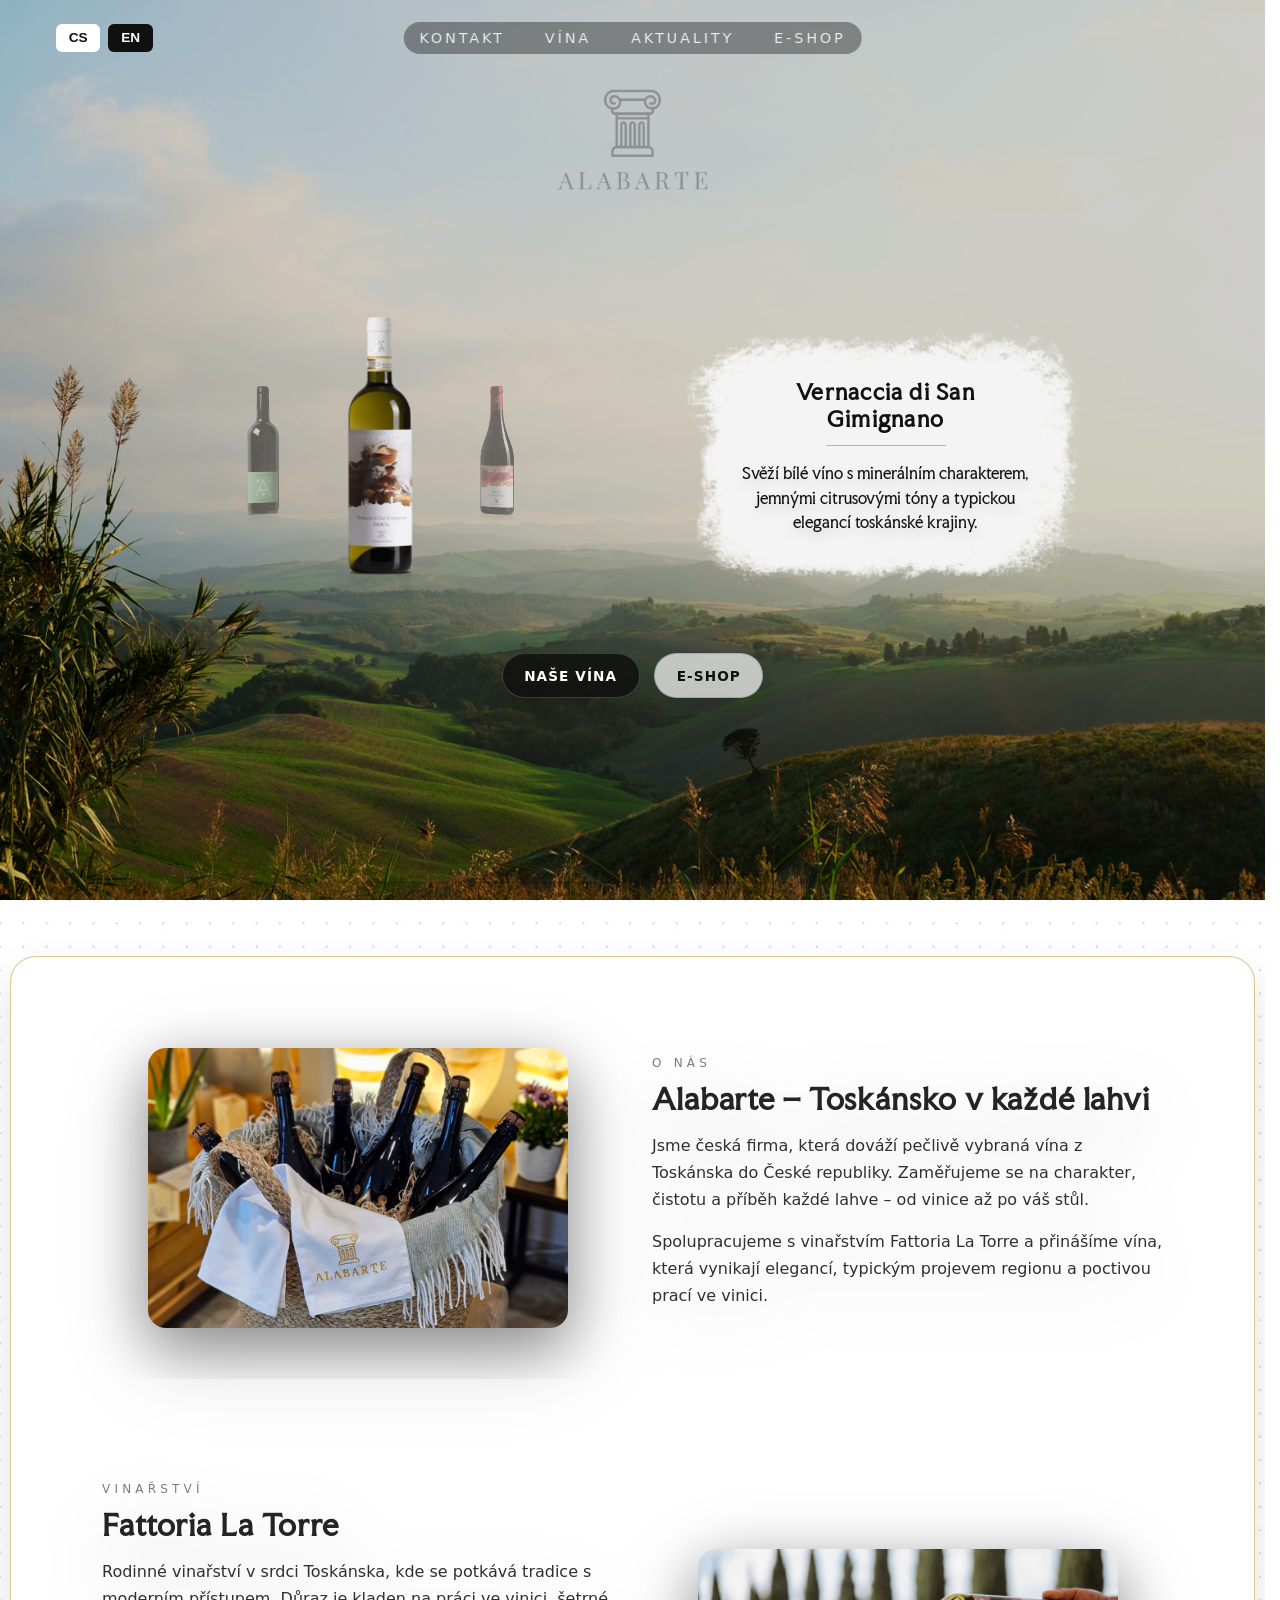
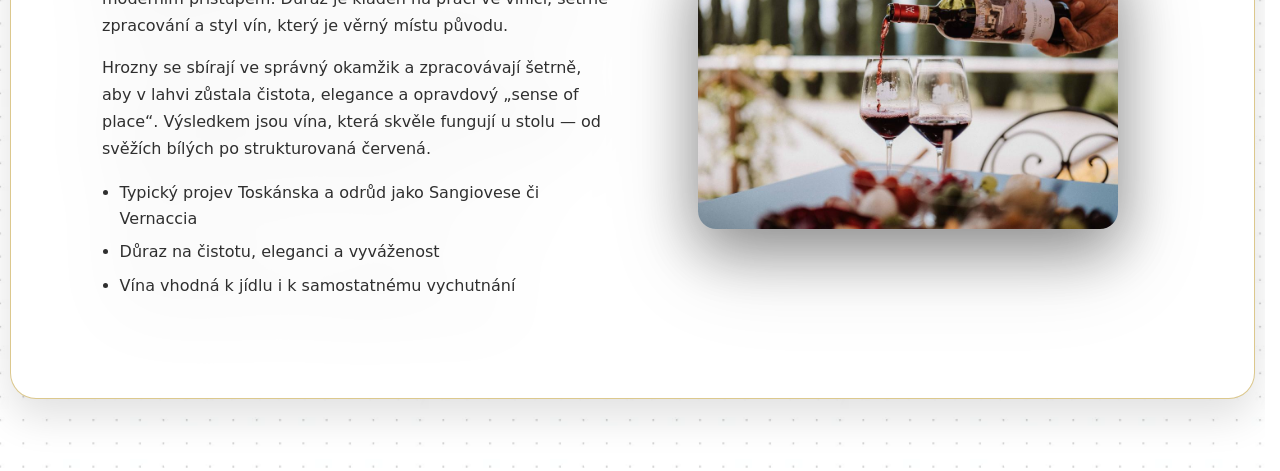
==== commit a29e91c5: "hlavní stránka" ====
--- a/index.html
+++ b/index.html
@@ -32,7 +32,7 @@
                 <!-- NAV -->
                 <nav class="hero-nav" id="heroNav">
                     <a href="#kontakt" data-key="kontakt">Kontakt</a>
-                    <a href="vina.html" data-key="vina">Vína</a>
+                    <a href="vina.html" data-key="vína">Vína</a>
                     <a href="aktuality.html" data-key="aktuality">Galerie</a>
                     <a href="https://www.alabarte.cz/vino/" data-key="eshop">E-shop</a>
                 </nav>
@@ -48,63 +48,70 @@
                 </div>
             </header>
 
-            <!-- ===== SLIDES ===== -->
-            <div class="hero-slides">
-                <!-- IMAGES (klik -> https://www.alabarte.cz/vino/) -->
-                <a href="https://www.alabarte.cz/vino/" class="slideshow image-stage hero-wine-link" aria-label="Zobrazit vína">
-                    <div class="image-slide active">
-                        <img src="Images/Vína/víno1.png" alt="">
+            <!-- ✅ WRAPPER pro vše, co se může zmenšovat/scrollovat -->
+            <div class="hero-content">
+
+                <!-- ===== SLIDES ===== -->
+                <div class="hero-slides">
+                    <!-- IMAGES (klik -> https://www.alabarte.cz/vino/) -->
+                    <a href="https://www.alabarte.cz/vino/" class="slideshow image-stage hero-wine-link" aria-label="Zobrazit vína">
+                        <div class="image-slide active">
+                            <img src="Images/Vína/víno1.png" alt="">
+                        </div>
+
+                        <div class="image-slide next">
+                            <img src="Images/Vína/Víno2.png" alt="">
+                        </div>
+
+                        <div class="image-slide prev">
+                            <img src="Images/Vína/Víno%203.png" alt="">
+                        </div>
+                    </a>
+
+                    <!-- TEXTS -->
+                    <div class="slideshow text-stage">
+
+                        <!-- STATICKÉ POZADÍ (NEANIMUJE SE) -->
+                        <div class="text-paper" aria-hidden="true"></div>
+
+                        <div class="text-slide active">
+                            <div class="text-bg">
+                                <h2 data-key="text1_h2">Vernaccia di San Gimignano</h2>
+                                <p data-key="text1_p">
+                                    Svěží bílé víno s minerálním charakterem, jemnými citrusovými tóny
+                                    a typickou elegancí toskánské krajiny.
+                                </p>
+                            </div>
+                        </div>
+
+                        <div class="text-slide">
+                            <div class="text-bg">
+                                <h2 data-key="text2_h2">Druhý text</h2>
+                                <p data-key="text2_p">Synchronizovaný s druhým obrázkem</p>
+                            </div>
+                        </div>
+
+                        <div class="text-slide">
+                            <div class="text-bg">
+                                <h2 data-key="text3_h2">Třetí text</h2>
+                                <p data-key="text3_p">Synchronizovaný s třetím obrázkem</p>
+                            </div>
+                        </div>
+
                     </div>
+                </div>
 
-                    <div class="image-slide next">
-                        <img src="Images/Vína/Víno2.png" alt="">
-                    </div>
+                <!-- ===== CTA BUTTONS (pod slideshow) ===== -->
+                <div class="hero-cta">
+                    <a class="cta-btn cta-btn--primary" href="vina.html">Naše vína</a>
+                    <a class="cta-btn cta-btn--ghost" href="https://www.alabarte.cz/vino/" target="_blank" rel="noopener">
+                        E-shop
+                    </a>
+                </div>
 
-                    <div class="image-slide prev">
-                        <img src="Images/Vína/Víno%203.png" alt="">
-                    </div>
-                </a>
+            </div>
 
-                <!-- TEXTS -->
-                <div class="slideshow text-stage">
-
-                    <!-- STATICKÉ POZADÍ (NEANIMUJE SE) -->
-                    <div class="text-paper" aria-hidden="true"></div>
-
-                    <div class="text-slide active">
-                        <div class="text-bg">
-                            <h2 data-key="text1_h2">Vernaccia di San Gimignano</h2>
-                            <p data-key="text1_p">
-                                Svěží bílé víno s minerálním charakterem, jemnými citrusovými tóny
-                                a typickou elegancí toskánské krajiny.
-                            </p>
-                        </div>
-                    </div>
-
-                    <div class="text-slide">
-                        <div class="text-bg">
-                            <h2 data-key="text2_h2">Druhý text</h2>
-                            <p data-key="text2_p">Synchronizovaný s druhým obrázkem</p>
-                        </div>
-                    </div>
-
-                    <div class="text-slide">
-                        <div class="text-bg">
-                            <h2 data-key="text3_h2">Třetí text</h2>
-                            <p data-key="text3_p">Synchronizovaný s třetím obrázkem</p>
-                        </div>
-                    </div>
-
-                </div>
-            </div>
-            <!-- ===== CTA BUTTONS (pod slideshow) ===== -->
-            <div class="hero-cta">
-                <a class="cta-btn cta-btn--primary" href="vina.html">Naše vína</a>
-                <a class="cta-btn cta-btn--ghost" href="https://www.alabarte.cz/vino/" target="_blank" rel="noopener">
-                    E-shop
-                </a>
-            </div>
-            <!-- ✅ konec pozadí je přesně tady -->
+            <!-- ✅ divider mimo hero-content, aby byl vždy dole -->
             <div class="hero-divider"></div>
 
         </div>
@@ -138,30 +145,38 @@
                 </div>
             </div>
         </section>
+        <!-- VINAŘSTVÍ -->
+        <section class="winery-section" id="vinarstvi">
+            <div class="winery-inner js-reveal-winery">
+                <div class="winery-text">
+                    <div class="winery-card">
+                        <span class="winery-eyebrow" data-key="winery_eyebrow">Vinařství</span>
+                        <h2 class="winery-title" data-key="winery_title">Fattoria La Torre</h2>
 
-        <!-- FATTORIA LA TORRE -->
-        <section class="info-section info-section--reverse" id="fattoria">
-            <div class="info-inner">
-                <div class="info-media">
-                    <img src="Images/fattoria.jpg" alt="Fattoria La Torre – vinařství v Toskánsku">
+                        <p class="winery-par" data-key="winery_p1">
+                            V srdci Toskánska, mezi kopci a kamennými cestami, vznikají vína s typickým charakterem regionu.
+                            Fattoria La Torre staví na trpělivé práci ve vinici a respektu k půdě i ročníku.
+                        </p>
+
+                        <p class="winery-par" data-key="winery_p2">
+                            Hrozny se sbírají ve správný okamžik a zpracovávají šetrně, aby v lahvi zůstala čistota,
+                            elegance a opravdový „sense of place“. Výsledkem jsou vína, která skvěle fungují u stolu
+                            — od svěžích bílých po strukturovaná červená.
+                        </p>
+
+                        <ul class="winery-list">
+                            <li data-key="winery_li1">Typický projev Toskánska a odrůd jako Sangiovese či Vernaccia</li>
+                            <li data-key="winery_li2">Důraz na čistotu, eleganci a vyváženost</li>
+                            <li data-key="winery_li3">Vína ideální k jídlu i k samostatnému vychutnání</li>
+                        </ul>
+                    </div>
                 </div>
 
-                <div class="info-text">
-                    <span class="info-eyebrow" data-key="winery_eyebrow">Vinařství</span>
-                    <h2 class="info-title" data-key="winery_title">Fattoria La Torre</h2>
-                    <p class="info-par" data-key="winery_p1">
-                        Rodinné vinařství v srdci Toskánska, kde se potkává tradice s moderním přístupem...
-                    </p>
-
-                    <ul class="info-list">
-                        <li data-key="winery_li1">Typický projev Toskánska a odrůd jako Sangiovese či Vernaccia</li>
-                        <li data-key="winery_li2">Důraz na čistotu, eleganci a vyváženost</li>
-                        <li data-key="winery_li3">Vína vhodná k jídlu i k samostatnému vychutnání</li>
-                    </ul>
+                <div class="winery-media">
+                    <img src="Images/fattoria.jpg" alt="Fattoria La Torre – vinařství v Toskánsku">
                 </div>
             </div>
         </section>
-
     </div>
 </div>
 
--- a/style.css
+++ b/style.css
@@ -7,6 +7,7 @@
     margin: 0;
     font-family: system-ui, -apple-system, BlinkMacSystemFont, "Segoe UI", sans-serif;
     color: #fff;
+    overflow-x: hidden; /* ✅ pojistka proti ujetí do strany na mobilech */
 }
 
 /* ===== HERO – TEXT (slidy vpravo) ===== */
@@ -25,7 +26,7 @@
     width: 120px;
     height: 1px;
     margin: 0.8rem auto 0;
-    background: rgba(0,0,0,0.25);
+    background: rgba(0, 0, 0, 0.25);
 }
 
 .text-bg p {
@@ -33,20 +34,19 @@
     font-weight: 400;
     font-size: 0.95rem;
     line-height: 1.6;
-
-    -webkit-text-stroke: 0.35px rgba(0,0,0,0.18);
-    text-shadow: 0 6px 14px rgba(0,0,0,0.22);
+    -webkit-text-stroke: 0.35px rgba(0, 0, 0, 0.18);
+    text-shadow: 0 6px 14px rgba(0, 0, 0, 0.22);
 }
 
 .text-bg {
     padding: 3rem 3.5rem;
     max-width: 420px;
-    margin: 3.3rem auto 0;
+    margin: 0 auto;
     text-align: center;
     color: #111;
 }
 
-/* ===== HERO (pozadí končí u čáry) ===== */
+/* ===== HERO (fullscreen + čára vždy dole, BEZ scrollu uvnitř) ===== */
 .hero {
     position: relative;
 }
@@ -55,6 +55,10 @@
 .hero-bg {
     position: relative;
     overflow: hidden;
+
+    height: 100svh;
+    height: 100vh;
+    width: 100%;
 
     background-image: url("Images/Obrázek1.png");
     background-size: cover;
@@ -69,8 +73,7 @@
     position: absolute;
     inset: 0;
 
-    /* sem dej “spodní” obrázek pozadí */
-    background-image: url("Images/Obrázek1.png"); /* <- změň na svůj spodní bg */
+    background-image: url("Images/Obrázek1.png");
     background-size: cover;
     background-position: center;
 
@@ -81,39 +84,58 @@
     z-index: 0;
 }
 
-/* overlay obsah musí být nad pseudo-elementem */
+/* overlay obsah musí být nad pseudo-elementem + flex layout */
 .hero-overlay {
     position: relative;
     z-index: 1;
-}
-
-/* ✅ bez min-height: 100vh, výška se řídí obsahem */
-.hero-overlay {
-    position: relative;
-    z-index: 1;
+
+    height: 100%;
+    width: 100%;
 
     background: rgba(0, 0, 0, 0.15);
+
     display: flex;
     flex-direction: column;
     align-items: center;
-    padding: 1rem 1.5rem 3.5rem;
+
+    padding: 1rem 1.5rem;
+    padding-bottom: calc(1rem + env(safe-area-inset-bottom));
     box-sizing: border-box;
+
+    overflow: hidden;
+}
+
+/* ✅ wrapper pro obsah: NESMÍ scrollovat, ale musí se umět zmenšit */
+.hero-content {
+    width: 100%;
+    flex: 1;
+    min-height: 0;
+
+    display: flex;
+    flex-direction: column;
+    align-items: center;
+    justify-content: flex-start;
+
+    padding-top: clamp(0.5rem, 2vh, 2rem);
+    overflow: hidden;
 }
 
 /* ===== HERO HEADER ===== */
 .hero-header {
-    margin: 2.5rem 0 3rem;
+    margin: clamp(1rem, 3vh, 2.5rem) 0 clamp(0.6rem, 2.5vh, 2rem);
     text-align: center;
     color: #111;
 }
 
 /* LOGO */
 .hero-logo {
-    margin-bottom: 2.2rem;
+    margin-bottom: clamp(0.6rem, 2vh, 1.6rem);
 }
 
 .hero-logo img {
-    height: auto;
+    width: auto;
+    height: clamp(70px, 12vh, 130px);
+
     opacity: 0.6;
     filter: grayscale(100%) brightness(0.55);
     transition: opacity 0.25s ease, transform 0.25s ease;
@@ -121,16 +143,17 @@
 
 .hero-logo a:hover img {
     opacity: 0.85;
-    transform: translateY(-1px);
 }
 
 /* ===== SLIDES CONTAINER ===== */
 .hero-slides {
     display: flex;
-    gap: 3rem;
+    gap: clamp(1.2rem, 3vw, 3rem);
     max-width: 1250px;
-    width: 80%;
+    width: min(80%, 1250px);
     box-sizing: border-box;
+
+    margin-top: clamp(0.6rem, 2vh, 1.4rem);
 }
 
 /* ===== SLIDESHOW ===== */
@@ -138,7 +161,8 @@
     position: relative;
     overflow: hidden;
     flex: 1;
-    height: 420px;
+
+    height: clamp(260px, 40vh, 440px);
     border-radius: 18px;
 }
 
@@ -148,6 +172,7 @@
     display: flex;
     align-items: center;
     justify-content: center;
+    overflow: visible;
 }
 
 /* základní slide */
@@ -213,7 +238,7 @@
 
     display: flex;
     align-items: center;
-    justify-content: flex-end;
+    justify-content: center;
     padding: 2rem;
 
     background: transparent;
@@ -233,6 +258,11 @@
 .text-slide {
     position: absolute;
     inset: 0;
+
+    display: flex;
+    align-items: center;
+    justify-content: center;
+
     padding: 2rem;
     text-align: center;
 
@@ -253,127 +283,9 @@
     transform: translateY(-40px);
 }
 
-/* ===== HERO NAV ===== */
-.hero-top {
-    display: flex;
-    align-items: center;
-    justify-content: flex-start;
-    width: 100%;
-    padding: 0.5rem 2rem;
-    box-sizing: border-box;
-    position: relative;
-}
-
-/* LANG SWITCHER vlevo */
-.lang-switcher {
-    display: flex;
-    gap: 0.5rem;
-}
-
-.lang-btn {
-    background: #111;
-    color: #fff;
-    border: none;
-    padding: 0.4rem 0.8rem;
-    cursor: pointer;
-    border-radius: 6px;
-    font-weight: bold;
-    font-size: 0.85rem;
-    transition: background 0.2s;
-}
-
-.lang-btn.active {
-    background: #fff;
-    color: #111;
-}
-
-/* NAV uprostřed */
-.hero-nav {
-    position: absolute;
-    left: 50%;
-    top: 50%;
-    transform: translate(-50%, -50%);
-
-    display: flex;
-    gap: 2.5rem;
-    padding: 0.5rem 1rem;
-
-    background: rgba(0, 0, 0, 0.35);
-    backdrop-filter: blur(10px);
-    border-radius: 999px;
-
-    transition: background 0.3s ease, box-shadow 0.3s ease;
-    z-index: 1000;
-}
-
-.hero-nav a {
-    color: #fff;
-    text-decoration: none;
-    font-size: 0.9rem;
-    letter-spacing: 0.2em;
-    text-transform: uppercase;
-    opacity: 0.85;
-    transition: opacity 0.2s ease;
-}
-
-.hero-nav a:hover {
-    opacity: 1;
-}
-
-.hero-nav.scrolled {
-    background: rgba(0, 0, 0, 0.75);
-    box-shadow: 0 8px 25px rgba(0,0,0,0.4);
-}
-
-/* ===== HERO DIVIDER ===== */
-.hero-divider {
-    width: 85%;
-    height: 3px;
-    margin: 3.5rem auto 0;
-    background: linear-gradient(
-            to right,
-            transparent,
-            rgba(17, 17, 17, 0.35),
-            transparent
-    );
-}
-
-/* ===== CONTENT BELOW HERO ===== */
-.page-content {
-    width: 100%;
-    padding: 3.5rem 0 4.5rem;
-    box-sizing: border-box;
-
-    /* ✅ dot-grid pozadí */
-    background-color: #fff;
-    background-image: url("Images/dot-grid.webp");
-    background-repeat: repeat;
-    background-size: 420px 420px; /* můžeš zvětšit/zmenšit hustotu */
-    background-position: top left;
-
-    position: relative;
-    overflow: hidden;
-}
-
-/* ✅ závoj jen velmi jemný (nebo klidně 0) */
-.page-content::before {
-    content: "";
-    position: absolute;
-    inset: 0;
-    background: rgba(255, 255, 255, 0.15); /* dej 0.00–0.20 podle chuti */
-    pointer-events: none;
-    z-index: 0;
-}
-
-/* aby byl box NAD backgroundem */
-.page-content > * {
-    position: relative;
-    z-index: 1;
-}
-
-/* ===== HERO CTA (tlačítka pod slideshow) ===== */
+/* ===== HERO CTA ===== */
 .hero-cta {
-    margin-top: 1.6rem;
+    margin-top: clamp(0.8rem, 2vh, 1.4rem);
     display: flex;
     gap: 0.9rem;
     justify-content: center;
@@ -401,14 +313,14 @@
     background: rgba(17, 17, 17, 0.88);
     color: #fff;
     border: 1px solid rgba(255, 255, 255, 0.18);
-    box-shadow: 0 12px 28px rgba(0,0,0,0.22);
+    box-shadow: 0 12px 28px rgba(0, 0, 0, 0.22);
 }
 
 .cta-btn--ghost {
     background: rgba(255, 255, 255, 0.70);
     color: #111;
     border: 1px solid rgba(17, 17, 17, 0.16);
-    box-shadow: 0 12px 28px rgba(0,0,0,0.14);
+    box-shadow: 0 12px 28px rgba(0, 0, 0, 0.14);
     backdrop-filter: blur(8px);
 }
 
@@ -422,6 +334,121 @@
 
 .cta-btn--ghost:hover {
     background: rgba(255, 255, 255, 0.86);
+}
+
+/* ===== HERO NAV ===== */
+.hero-top {
+    display: flex;
+    align-items: center;
+    justify-content: flex-start;
+    width: 100%;
+    padding: 0.5rem 2rem;
+    box-sizing: border-box;
+    position: relative;
+}
+
+.lang-switcher {
+    display: flex;
+    gap: 0.5rem;
+}
+
+.lang-btn {
+    background: #111;
+    color: #fff;
+    border: none;
+    padding: 0.4rem 0.8rem;
+    cursor: pointer;
+    border-radius: 6px;
+    font-weight: bold;
+    font-size: 0.85rem;
+    transition: background 0.2s;
+}
+
+.lang-btn.active {
+    background: #fff;
+    color: #111;
+}
+
+.hero-nav {
+    position: absolute;
+    left: 50%;
+    top: 50%;
+    transform: translate(-50%, -50%);
+
+    display: flex;
+    gap: 2.5rem;
+    padding: 0.5rem 1rem;
+
+    background: rgba(0, 0, 0, 0.35);
+    backdrop-filter: blur(10px);
+    border-radius: 999px;
+
+    transition: background 0.3s ease, box-shadow 0.3s ease;
+    z-index: 1000;
+}
+
+.hero-nav a {
+    color: #fff;
+    text-decoration: none;
+    font-size: 0.9rem;
+    letter-spacing: 0.2em;
+    text-transform: uppercase;
+    opacity: 0.85;
+    transition: opacity 0.2s ease;
+}
+
+.hero-nav a:hover {
+    opacity: 1;
+}
+
+.hero-nav.scrolled {
+    background: rgba(0, 0, 0, 0.75);
+    box-shadow: 0 8px 25px rgba(0, 0, 0, 0.4);
+}
+
+/* ===== HERO DIVIDER (VŽDY DOLE) ===== */
+.hero-divider {
+    width: 85%;
+    height: 3px;
+
+    margin-top: auto;
+    margin-left: auto;
+    margin-right: auto;
+    margin-bottom: 0;
+
+    flex: 0 0 auto;
+
+    background: linear-gradient(to right, transparent, rgba(17, 17, 17, 0.35), transparent);
+}
+
+/* ===== CONTENT BELOW HERO ===== */
+.page-content {
+    width: 100%;
+    padding: 3.5rem 0 4.5rem;
+    box-sizing: border-box;
+
+    background-color: #fff;
+    background-image: url("Images/dot-grid.webp");
+    background-repeat: repeat;
+    background-size: 420px 420px;
+    background-position: top left;
+
+    position: relative;
+    overflow: hidden;
+}
+
+.page-content::before {
+    content: "";
+    position: absolute;
+    inset: 0;
+    background: rgba(255, 255, 255, 0.15);
+    pointer-events: none;
+    z-index: 0;
+}
+
+.page-content > * {
+    position: relative;
+    z-index: 1;
 }
 
 /* ✅ jeden velký bílý box + zlatý okraj */
@@ -453,43 +480,33 @@
 .info-inner {
     position: relative;
     display: grid;
-    grid-template-columns: 1fr 1fr;
-    gap: 3rem;
-
-    max-width: 1100px;          /* 🔹 klíčové */
-    margin: 0 auto;             /* 🔹 vystředění celé sekce */
-
-    padding: 4rem 4.5rem;
+    grid-template-columns: minmax(0, 1fr) minmax(0, 1fr); /* ✅ zabrání přetékání */
+    gap: clamp(1.6rem, 3vw, 3rem);
+
+    max-width: 1100px;
+    margin: 0 auto;
+
+    padding: clamp(2.2rem, 4vw, 4rem) clamp(1.6rem, 4vw, 4.5rem); /* ✅ lepší responsiv */
     align-items: center;
 
     overflow: hidden;
     border-radius: 18px;
-    filter: drop-shadow(0 20px 36px rgba(0,0,0,0.22));
-}
+    filter: drop-shadow(0 20px 36px rgba(0, 0, 0, 0.22));
+}
+
 /* PRŮHLEDNÉ POZADÍ (jen asset) */
 .info-inner::before {
     content: "";
     position: absolute;
     inset: 0;
-
-    background: url("Images/bgtest4.png") no-repeat center;
     background-size: 100% 100%;
-
     opacity: 0.72;
     z-index: 0;
 }
-#fattoria .info-inner::before {
-    transform: scaleX(-1);
-}
-/* aby obsah byl NAD pozadím */
+
 .info-inner > * {
     position: relative;
     z-index: 1;
-}
-
-/* reverse sekce */
-.info-section--reverse .info-media {
-    order: 2;
 }
 
 .brush-card {
@@ -497,35 +514,39 @@
 }
 
 /* wrapper jen drží obrázek, NESMÍ ořezávat stín */
-.info-media{
+.info-media {
     display: flex;
     align-items: center;
     justify-content: center;
 
     background: transparent;
-    overflow: visible;      /* ✅ klíčové – stín nebude useknutý */
-    border-radius: 0;       /* radius řeší obrázek */
-    position: relative;     /* nevadí, ale je to OK */
-}
-
-/* samotný obrázek: radius + shadow */
-.info-media img{
-    width: 100%;
-    max-width: 420px;
+    overflow: visible;
+    border-radius: 0;
+    position: relative;
+}
+
+.info-media img {
+    width: min(420px, 100%);
     height: auto;
     max-height: 420px;
     object-fit: cover;
     display: block;
 
-    border-radius: 18px;    /* ✅ zaoblení */
-    box-shadow: 0 20px 60px rgba(0,0,0,0.32); /* ✅ stín */
-}
-
-/* text v kartě */
+    border-radius: 18px;
+    box-shadow: 0 20px 60px rgba(0, 0, 0, 0.32);
+}
+
 .info-text {
     color: #242424;
-}
-
+    max-width: 520px; /* ✅ stejné „chování“ textového bloku v obou sekcích */
+}
+
+/* ===== KLÍČOVÝ FIX: stejné mezery / optické zarovnání obou sekcí ===== */
+/* O NÁS (obrázek vlevo, text vpravo) -> přitáhneme obě části ke středové ose */
+.info-inner .info-media { justify-self: end; }
+.info-inner .info-text  { justify-self: start; }
+
+/* Typografie */
 .info-eyebrow {
     display: inline-block;
     font-size: 0.75rem;
@@ -560,17 +581,45 @@
     opacity: 0.95;
 }
 
-/* ===== REVEAL ANIMACE – O nás (vyjede nahoru při načtení) ===== */
-.js-reveal {
+/* ===== REVEAL: O NÁS (scroll-trigger) ===== */
+.info-inner.js-reveal .info-media,
+.info-inner.js-reveal .info-text {
     opacity: 0;
+    will-change: transform, opacity;
+}
+
+/* obrázek: ze spoda nahoru */
+.info-inner.js-reveal .info-media {
     transform: translateY(60px);
-    transition: opacity 0.8s ease, transform 0.8s ease;
-    will-change: opacity, transform;
-}
-
-.js-reveal.is-visible {
+    transition:
+            transform 1200ms cubic-bezier(.2,.8,.2,1),
+            opacity   1200ms ease;
+}
+
+/* text: zprava doleva */
+.info-inner.js-reveal .info-text {
+    transform: translateX(70px);
+    transition:
+            transform 1350ms cubic-bezier(.2,.8,.2,1),
+            opacity   1350ms ease;
+    transition-delay: 200ms;
+}
+
+/* když je sekce ve viewportu */
+.info-inner.js-reveal.is-visible .info-media,
+.info-inner.js-reveal.is-visible .info-text {
     opacity: 1;
-    transform: translateY(0);
+    transform: translate(0, 0);
+}
+
+/* reduced motion */
+@media (prefers-reduced-motion: reduce) {
+    .info-inner.js-reveal .info-media,
+    .info-inner.js-reveal .info-text {
+        transition: none !important;
+        transform: none !important;
+        opacity: 1 !important;
+    }
 }
 
 /* ===== RESPONSIVE ===== */
@@ -583,17 +632,198 @@
     .info-inner {
         grid-template-columns: 1fr;
         padding: 2.2rem 1.8rem;
-    }
-
-    .info-inner::before {
-        background-size: 100% 100%;
+        gap: 1.4rem;
+    }
+
+    /* ✅ reset zarovnání – jinak to na mobilu opticky ujíždí */
+    .info-inner .info-media,
+    .info-inner .info-text,
+    .info-section--reverse .info-media,
+    .info_section--reverse .info-text {
+        justify-self: stretch;
     }
 
     .info-section--reverse .info-media {
         order: 0;
     }
 
+    .info-media {
+        justify-content: center;
+    }
+
     .info-media img {
+        max-height: 320px;
+    }
+
+    .info-text {
+        max-width: none;
+    }
+}
+/* =========================
+   VINAŘSTVÍ (odděleně od O NÁS)
+   ========================= */
+
+.winery-section{
+    width: 100%;
+    margin: 0 0 3rem;
+}
+
+.info-wrapper .winery-section:last-child{
+    margin-bottom: 0;
+}
+
+.winery-inner{
+    position: relative;
+    display: grid;
+    grid-template-columns: minmax(0, 1fr) minmax(0, 1fr);
+    gap: clamp(1.6rem, 3vw, 3rem);
+
+    max-width: 1100px;
+    margin: 0 auto;
+
+    padding: clamp(2.2rem, 4vw, 4rem) clamp(1.6rem, 4vw, 4.5rem);
+    align-items: center;
+
+    overflow: hidden;
+    border-radius: 18px;
+
+    /* stejné „měkké“ stínování jako u O NÁS, ale je to separátní blok */
+    filter: drop-shadow(0 20px 36px rgba(0, 0, 0, 0.22));
+}
+
+.winery-inner > *{
+    position: relative;
+    z-index: 1;
+}
+
+/* text vlevo, obrázek vpravo */
+.winery-text{
+    justify-self: end;
+    max-width: 520px;
+    color: #242424;
+}
+
+.winery-media{
+    display: flex;
+    align-items: center;
+    justify-content: center;
+
+    overflow: visible;
+    position: relative;
+    justify-self: start;
+}
+
+.winery-media img{
+    width: min(420px, 100%);
+    height: auto;
+    max-height: 420px;
+    object-fit: cover;
+    display: block;
+
+    border-radius: 18px;
+    box-shadow: 0 20px 60px rgba(0, 0, 0, 0.32);
+}
+
+/* typografie */
+.winery-eyebrow{
+    display: inline-block;
+    font-size: 0.75rem;
+    letter-spacing: 0.35em;
+    text-transform: uppercase;
+    opacity: 0.6;
+    margin-bottom: 0.75rem;
+}
+
+.winery-title{
+    margin: 0 0 1rem;
+    font-family: "Faculty Glyphic", serif;
+    letter-spacing: 0.03em;
+    font-weight: 600;
+    font-size: clamp(1.6rem, 2.3vw, 2.1rem);
+    line-height: 1.15;
+}
+
+.winery-par{
+    margin: 0 0 0.9rem;
+    font-size: 1rem;
+    line-height: 1.7;
+    opacity: 0.95;
+}
+
+.winery-list{
+    margin: 1.1rem 0 0;
+    padding-left: 1.1rem;
+    display: grid;
+    gap: 0.5rem;
+    line-height: 1.6;
+    opacity: 0.95;
+}
+
+/* ===== REVEAL: VINAŘSTVÍ (odděleně od O NÁS) ===== */
+.winery-inner.js-reveal-winery .winery-text,
+.winery-inner.js-reveal-winery .winery-media{
+    opacity: 0;
+    will-change: transform, opacity;
+}
+
+/* ✅ obrázek: čistě ze spoda nahoru (stejně jako O NÁS) */
+.winery-inner.js-reveal-winery .winery-media{
+    transform: translateY(60px);
+    transition:
+            transform 1200ms cubic-bezier(.2,.8,.2,1),
+            opacity   1200ms ease;
+}
+
+/* ✅ text: zleva doprava (rychlost/delay stejné jako O NÁS text) */
+.winery-inner.js-reveal-winery .winery-text{
+    transform: translateX(-70px);
+    transition:
+            transform 1350ms cubic-bezier(.2,.8,.2,1),
+            opacity   1350ms ease;
+    transition-delay: 200ms;
+}
+
+.winery-inner.js-reveal-winery.is-visible-winery .winery-text,
+.winery-inner.js-reveal-winery.is-visible-winery .winery-media{
+    opacity: 1;
+    transform: translate(0, 0);
+}
+
+.winery-inner.js-reveal-winery.is-visible-winery .winery-text,
+.winery-inner.js-reveal-winery.is-visible-winery .winery-media{
+    opacity: 1;
+    transform: translate(0, 0);
+}
+
+/* reduced motion */
+@media (prefers-reduced-motion: reduce){
+    .winery-inner.js-reveal-winery .winery-text,
+    .winery-inner.js-reveal-winery .winery-media{
+        transition: none !important;
+        transform: none !important;
+        opacity: 1 !important;
+    }
+}
+
+/* responsive */
+@media (max-width: 920px){
+    .winery-inner{
+        grid-template-columns: 1fr;
+        padding: 2.2rem 1.8rem;
+        gap: 1.4rem;
+    }
+
+    .winery-text,
+    .winery-media{
+        justify-self: stretch;
+        max-width: none;
+    }
+
+    .winery-media{
+        order: 0; /* obrázek nahoře, text pod ním (přirozené pro mobil) */
+    }
+
+    .winery-media img{
         max-height: 320px;
     }
 }
@@ -606,8 +836,11 @@
     }
 
     .hero-nav {
+        position: static;
+        transform: none;
         gap: 1.5rem;
         padding: 0.5rem 1rem;
+        margin-top: 0.5rem;
     }
 
     .lang-btn {
@@ -617,13 +850,13 @@
 
     /* HERO SLIDES POD SEBOU */
     .hero-slides {
-        display: flex;
         flex-direction: column;
         gap: 1.5rem;
         width: 100%;
         align-items: stretch;
         height: auto;
         min-height: 460px;
+        margin-top: 1rem;
     }
 
     .slideshow {
@@ -655,7 +888,6 @@
         height: min(180px, 100%);
     }
 
-    /* IMAGE SLIDES */
     .image-slide {
         position: absolute;
         top: 50%;
@@ -675,17 +907,8 @@
         transform: translate(-10%, -50%) scale(0.35) rotateY(-15deg);
     }
 
-    /* TEXT SLIDES */
-    .text-slide {
-        position: absolute;
-        inset: 0;
-        padding: 1.2rem;
-        text-align: center;
-    }
-
     .text-bg {
         padding: 1.6rem 1.4rem;
-        margin: 0 auto;
         max-width: 520px;
     }
 
